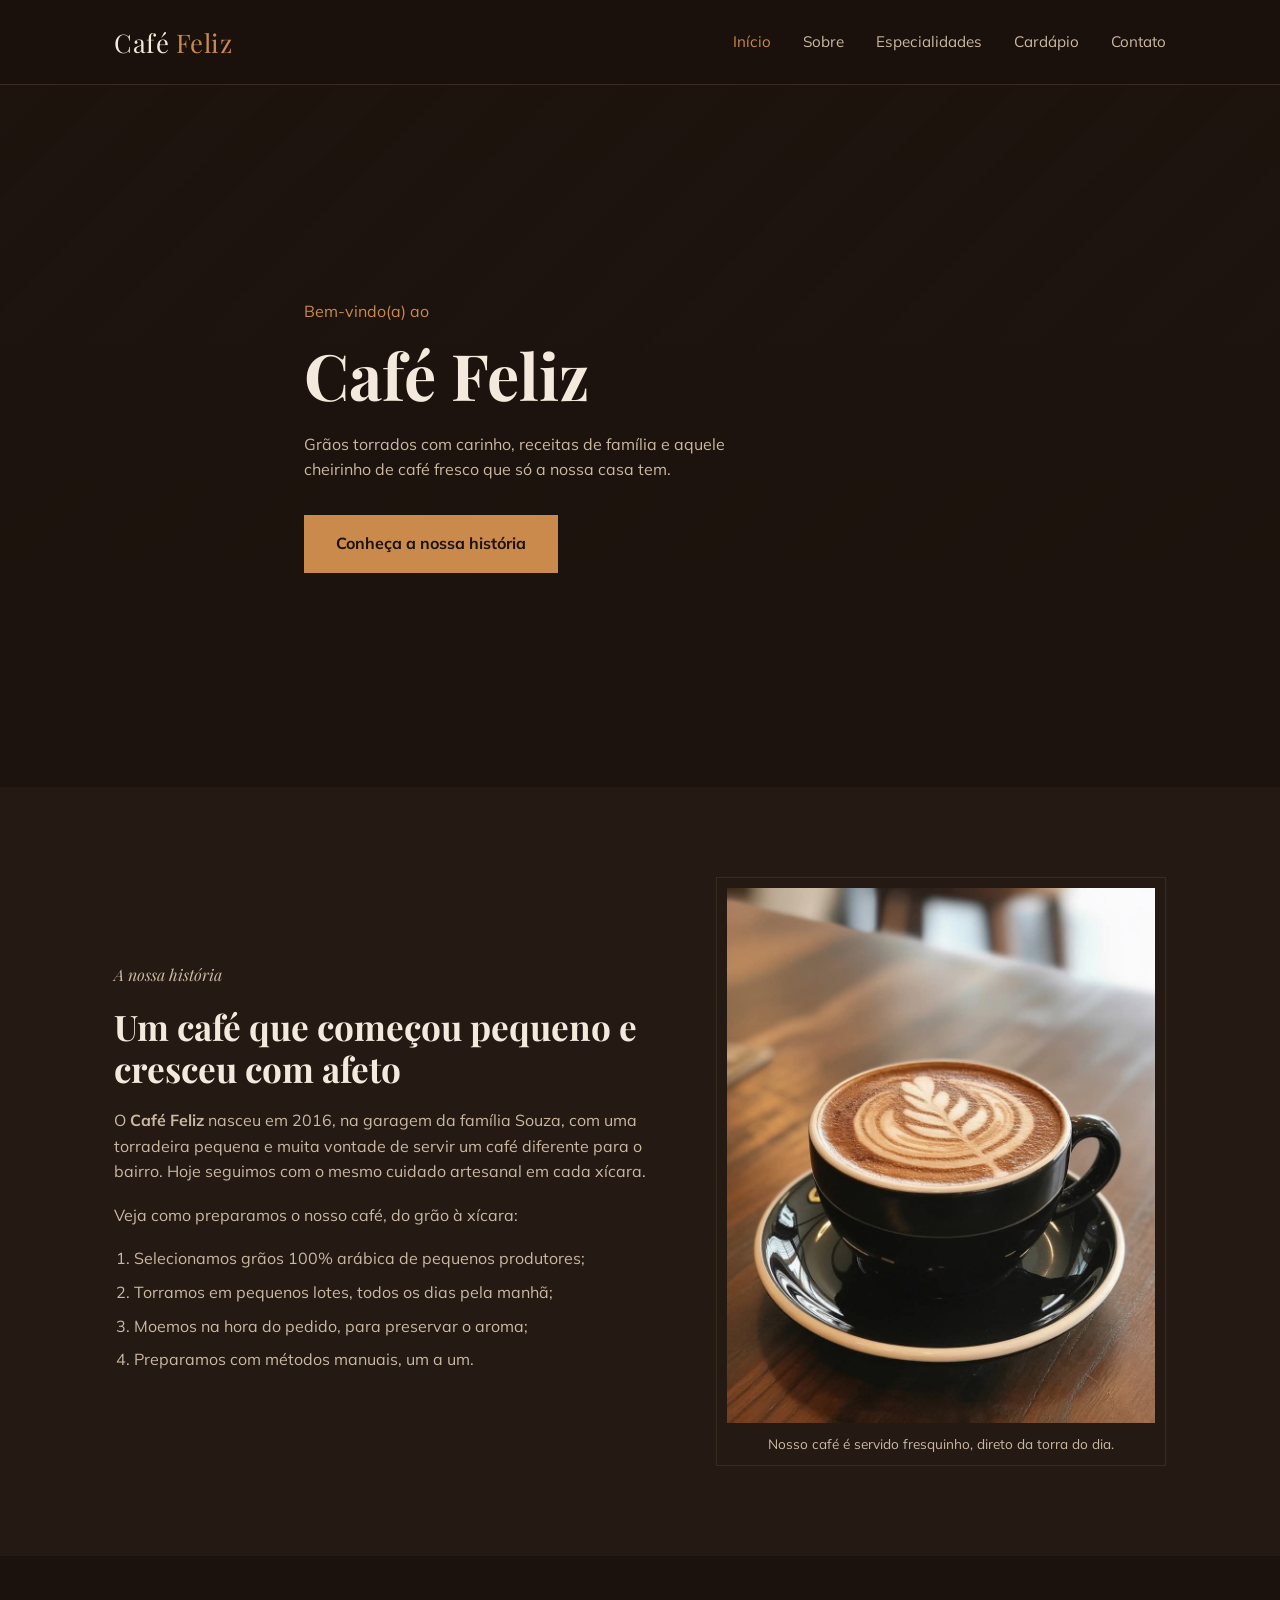
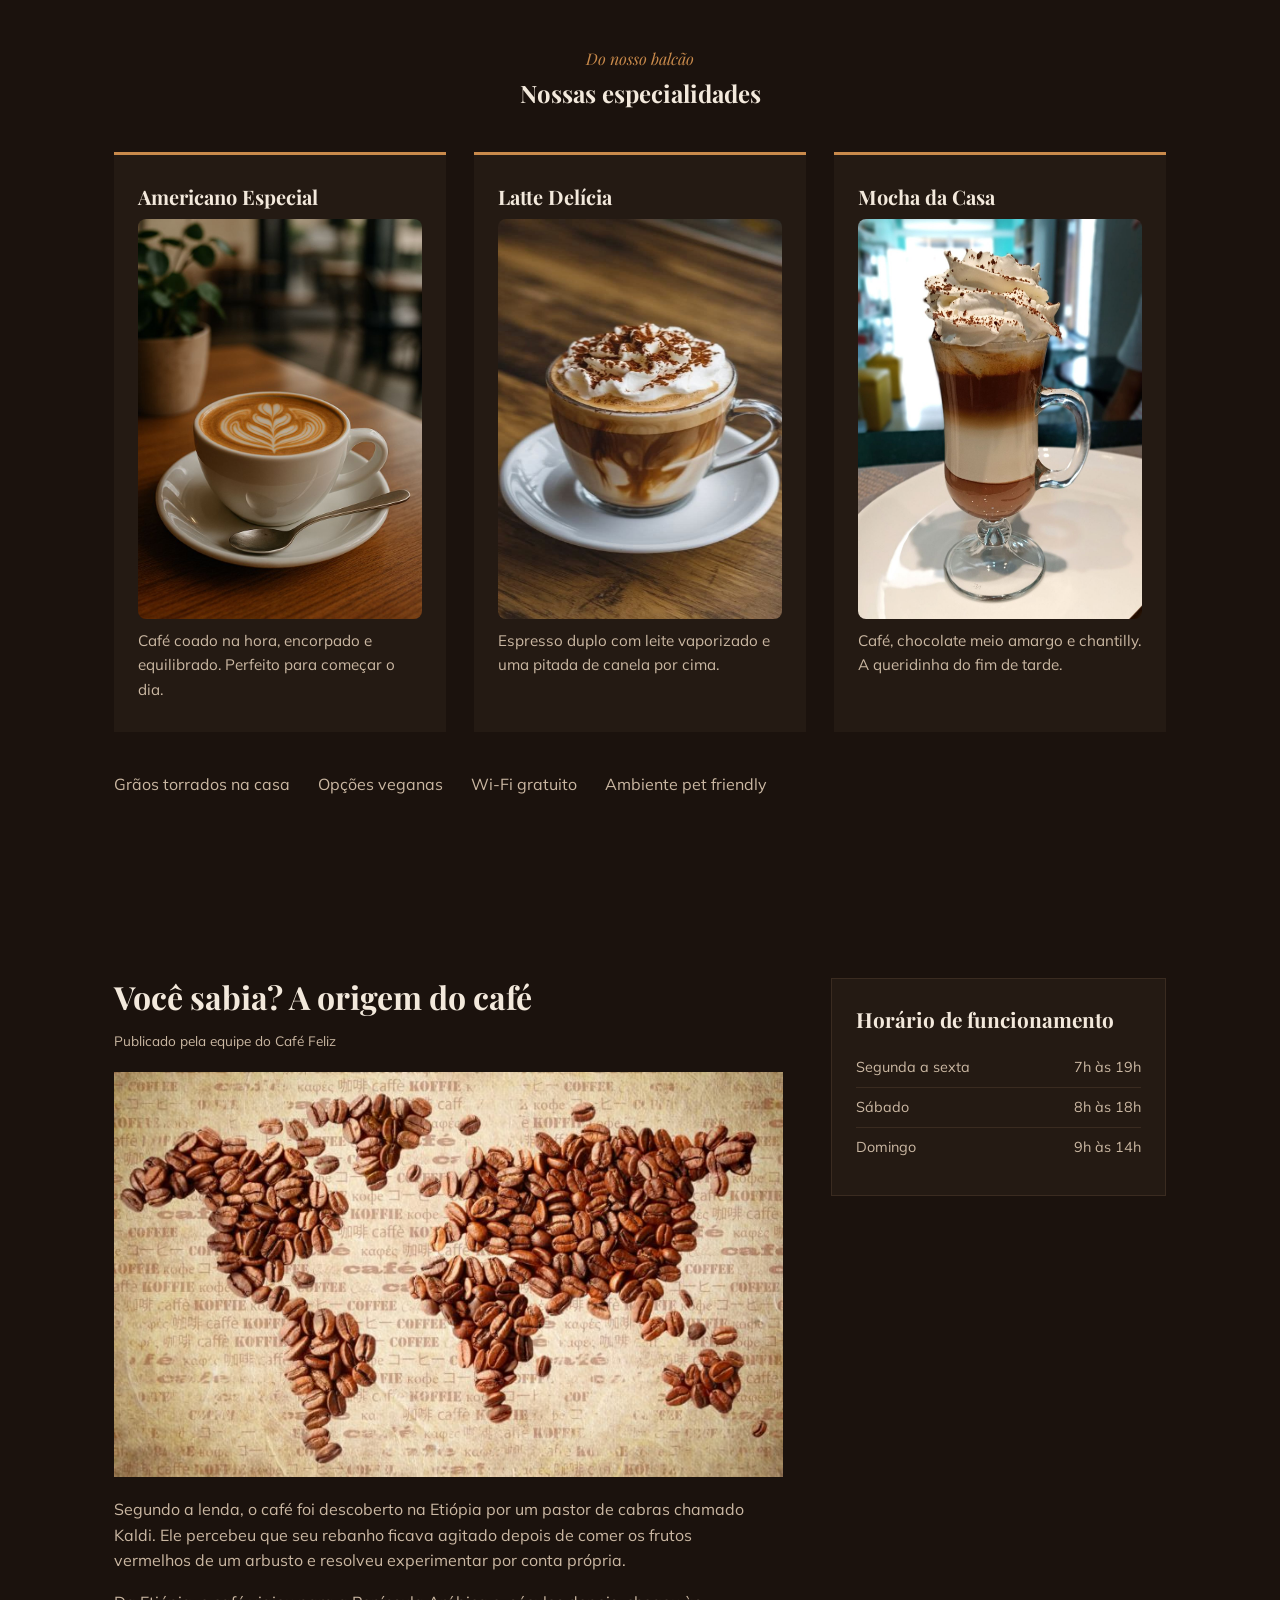
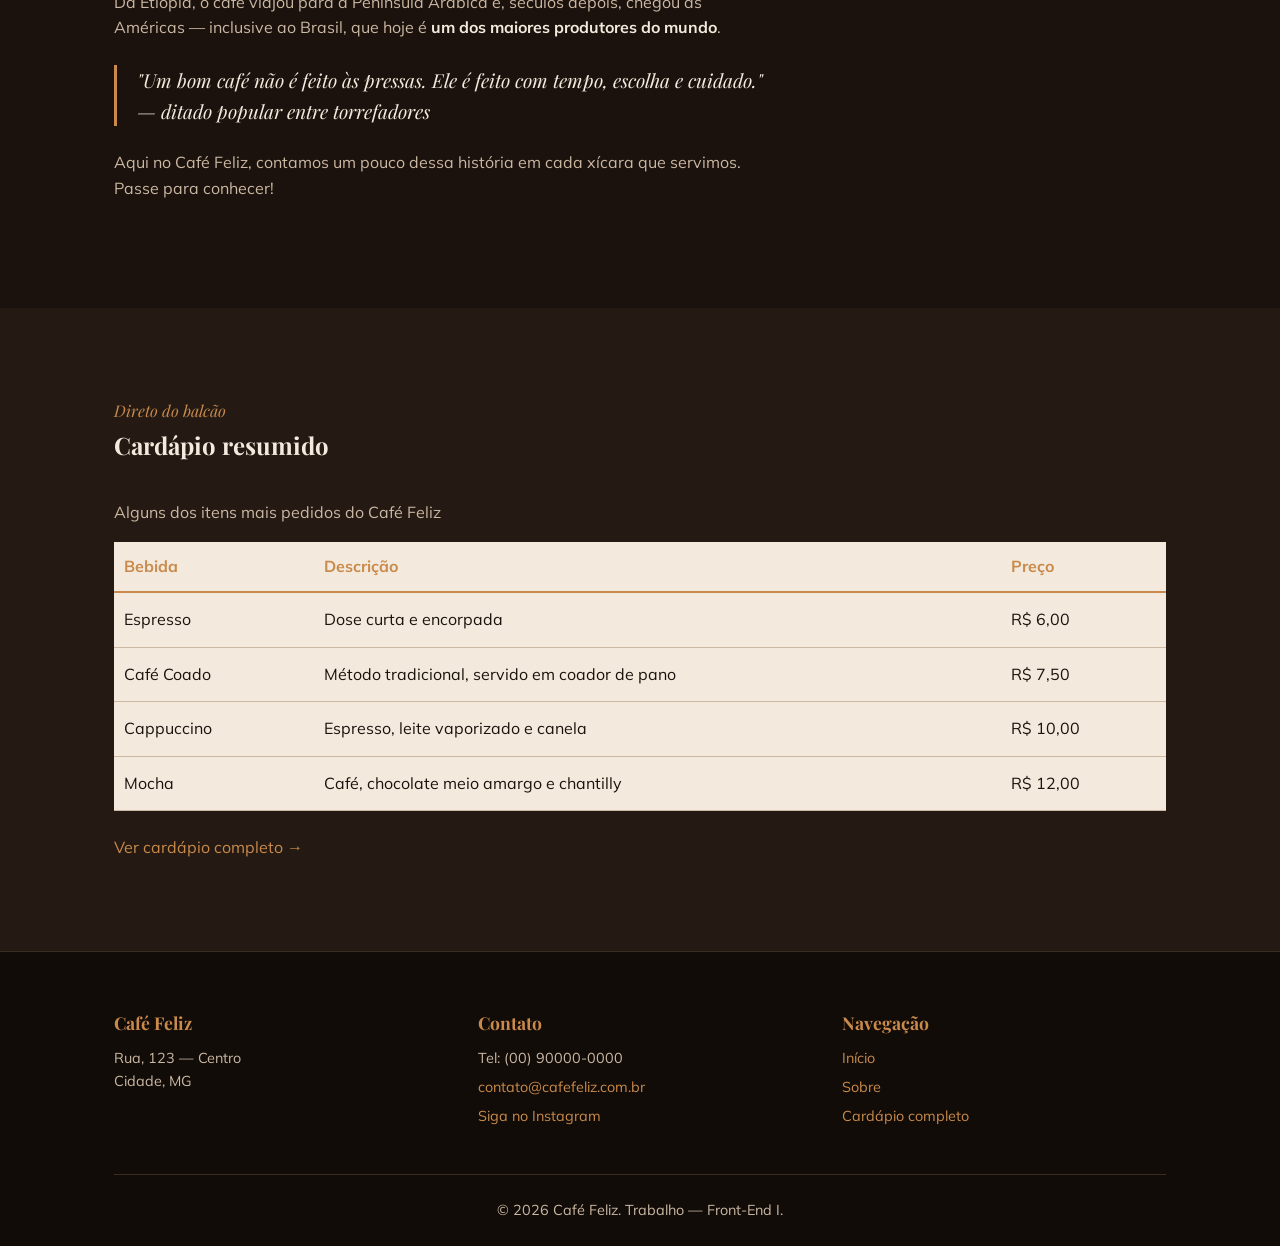
==== index.html @ 99b8b871 "commit v1" ====
<!DOCTYPE html>
<html lang="pt-BR">
<head>
  <meta charset="UTF-8">
  <meta name="viewport" content="width=device-width, initial-scale=1.0">
  <title>Café Feliz — Cafeteria artesanal</title>
  <meta name="description" content="Café Feliz: uma cafeteria de bairro com grãos torrados na casa, bebidas artesanais e um cantinho aconchegante.">
  <link rel="preconnect" href="https://fonts.googleapis.com">
  <link href="https://fonts.googleapis.com/css2?family=Playfair+Display:wght@600;700&family=Mulish:wght@400;600&display=swap" rel="stylesheet">
  <link rel="stylesheet" href="style.css">
</head>
<body>

 <!--cabeçalho -->
  <header id="cabecalho">
    <div class="container">
      <p class="logo">Café <span>Feliz</span></p>
      <nav id="menu-principal">
        <ul>
          <li><a href="#home" class="ativo">Início</a></li>
          <li><a href="#sobre">Sobre</a></li>
          <li><a href="#destaques">Especialidades</a></li>
          <li><a href="cardapio.html">Cardápio</a></li>  <!--navega para o cardapio que está dentro do projeto-->
          <li><a href="#contato">Contato</a></li>
        </ul>
      </nav>
    </div>
  </header>

  <main>

 <!--home, inicio-->
    <section id="home">
      <div class="container">
        <p class="bem-vindo">Bem-vindo(a) ao</p>
        <h1>Café Feliz</h1>
        <p class="descricao">Grãos torrados com carinho, receitas de família e aquele cheirinho de café fresco que só a nossa casa tem.</p>
        <a href="#sobre" class="botao">Conheça a nossa história</a> <!-- link âncora -->
      </div>
    </section>

    <!-- ===================== SOBRE ===================== -->
    <section id="sobre">
      <div class="container grade-sobre">
        <div>
          <p class="rotulo">A nossa história</p>
          <h2>Um café que começou pequeno e cresceu com afeto</h2>
          <p>O <strong>Café Feliz</strong> nasceu em 2016, na garagem da família Souza, com uma torradeira pequena e muita vontade de servir um café diferente para o bairro. Hoje seguimos com o mesmo cuidado artesanal em cada xícara.</p>
          <p>Veja como preparamos o nosso café, do grão à xícara:</p>
          <!-- lista ordenada -->
          <ol>
            <li>Selecionamos grãos 100% arábica de pequenos produtores;</li>
            <li>Torramos em pequenos lotes, todos os dias pela manhã;</li>
            <li>Moemos na hora do pedido, para preservar o aroma;</li>
            <li>Preparamos com métodos manuais, um a um.</li>
          </ol>
        </div>

        <!-- figura com legenda -->
        <figure>
          <img src="imagens/2f53139ff4cb36a33ff4a9582b5be6a9.jpg" alt="Ilustração de uma xícara de café fumegante sobre um pires">
          <figcaption>Nosso café é servido fresquinho, direto da torra do dia.</figcaption>
        </figure>
      </div>
    </section>

    <!-- ===================== ESPECIALIDADES / SEÇÃO 2 ===================== -->
    <section id="destaques">
      <div class="container">
        <p class="rotulo rotulo-centro">Do nosso balcão</p>
        <h2 class="titulo-centro">Nossas especialidades</h2>

        <div class="grade-destaques">
          <div class="cartao">
            <h3>Americano Especial</h3>
            <img src="imagens/img1.jpg" alt="café coado na hora, servido em xícara branca">
            <p>Café coado na hora, encorpado e equilibrado. Perfeito para começar o dia.</p>
          </div>
          <div class="cartao">
            <h3>Latte Delícia</h3>
            <img src="imagens/img2.jpg" alt="latte servido em copo de vidro transparente, com espuma cremosa e canela polvilhada por cima">
            <p>Espresso duplo com leite vaporizado e uma pitada de canela por cima.</p>
          </div>
          <div class="cartao">
            <h3>Mocha da Casa</h3>
            <img src="imagens/img3.jpg" alt="mocha servida em xícara, com camada de chantilly por cima">
            <p>Café, chocolate meio amargo e chantilly. A queridinha do fim de tarde.</p>
          </div>
        </div>

        <!-- lista não ordenada -->
        <ul class="lista-simples">
          <li>Grãos torrados na casa</li>
          <li>Opções veganas</li>
          <li>Wi-Fi gratuito</li>
          <li>Ambiente pet friendly</li>
        </ul>
      </div>
    </section>

    <!-- ===================== ARTIGO + ASIDE ===================== -->
    <section id="blog">
      <div class="container grade-artigo">

        <article>
          <h2>Você sabia? A origem do café</h2>
          <p class="meta">Publicado pela equipe do Café Feliz</p>

          <img class="imagem-artigo" src="imagens/shutterstock_95863327-e1460064424869-760x460.jpg" alt="Grãos de café espalhados sobre uma superfície escura">

          <p>Segundo a lenda, o café foi descoberto na Etiópia por um pastor de cabras chamado Kaldi. Ele percebeu que seu rebanho ficava agitado depois de comer os frutos vermelhos de um arbusto e resolveu experimentar por conta própria.</p>
          <p>Da Etiópia, o café viajou para a Península Arábica e, séculos depois, chegou às Américas — inclusive ao Brasil, que hoje é <strong>um dos maiores produtores do mundo</strong>.</p>

          <blockquote>"Um bom café não é feito às pressas. Ele é feito com tempo, escolha e cuidado." — ditado popular entre torrefadores</blockquote>

          <p>Aqui no Café Feliz, contamos um pouco dessa história em cada xícara que servimos.<br>
          Passe para conhecer!</p>
        </article>

        <!-- conteúdo relacionado -->
        <aside>
          <h2>Horário de funcionamento</h2>
          <ul>
            <li><span>Segunda a sexta</span> <span>7h às 19h</span></li>
            <li><span>Sábado</span> <span>8h às 18h</span></li>
            <li><span>Domingo</span> <span>9h às 14h</span></li>
          </ul>
        </aside>

      </div>
    </section>

    <!-- ===================== TABELA (cardápio resumido) ===================== -->
    <section id="cardapio-resumo">
      <div class="container">
        <p class="rotulo">Direto do balcão</p>
        <h2>Cardápio resumido</h2>

        <table>
          <caption>Alguns dos itens mais pedidos do Café Feliz</caption>
          <thead>
            <tr>
              <th scope="col">Bebida</th>
              <th scope="col">Descrição</th>
              <th scope="col">Preço</th>
            </tr>
          </thead>
          <tbody>
            <tr>
              <td>Espresso</td>
              <td>Dose curta e encorpada</td>
              <td>R$ 6,00</td>
            </tr>
            <tr>
              <td>Café Coado</td>
              <td>Método tradicional, servido em coador de pano</td>
              <td>R$ 7,50</td>
            </tr>
            <tr>
              <td>Cappuccino</td>
              <td>Espresso, leite vaporizado e canela</td>
              <td>R$ 10,00</td>
            </tr>
            <tr>
              <td>Mocha</td>
              <td>Café, chocolate meio amargo e chantilly</td>
              <td>R$ 12,00</td>
            </tr>
          </tbody>
        </table>

        <p class="link-cardapio"><a href="cardapio.html">Ver cardápio completo →</a></p>
      </div>
    </section>

  </main>

<!--rodapé-->
  <footer id="rodape">
    <div class="container">
      <div class="grade-rodape">
        <div>
          <h3>Café Feliz</h3>
          <p>Rua, 123 — Centro<br>Cidade, MG</p>
        </div>
        <div id="contato">
          <h3>Contato</h3>
          <ul>
            <li>Tel: (00) 90000-0000</li>
            <li><a href="mailto:contato@cafefeliz.com.br">contato@cafefeliz.com.br</a></li>
            <li><a href="https://www.instagram.com" target="_blank" rel="noopener">Siga no Instagram</a></li>
          </ul>
        </div>
        <div>
          <h3>Navegação</h3>
          <ul>
            <li><a href="#home">Início</a></li>
            <li><a href="#sobre">Sobre</a></li>
            <li><a href="cardapio.html">Cardápio completo</a></li>
          </ul>
        </div>
      </div>
      <p class="copyright">&copy; 2026 Café Feliz. Trabalho — Front-End I.</p>
    </div>
  </footer>

</body>
</html>
---- style.css ----
/*estilos para toda página, pra tirar as configurações padrão que vem no html */
* {
  box-sizing: border-box;
  margin: 0;
  padding: 0;
}

/*faz a rolagem suave ao navegar para as referencias #*/
html {
  scroll-behavior: smooth;
}

body {
  background-color: #1b120d;
  color: #f3e9dc;
  font-family: "Mulish", Arial, sans-serif;
  line-height: 1.6;
}

img {
  max-width: 100%;
  display: block;
}

a {
  color: #c98a4b;
  text-decoration: none;
}

h1, h2, h3 {
  font-family: "Playfair Display", Georgia, serif;
  font-weight: 700;
  color: #f3e9dc;
  line-height: 1.2;
}

/*estilos gerais*/
.container {
  width: 100%;
  max-width: 1100px;
  margin: 0 auto;
  padding: 0 24px;
}

section {
  padding: 90px 0;
}

/*cabeçalho*/
#cabecalho {
  position: sticky;
  top: 0;
  z-index: 10;
  background-color: rgba(27, 18, 13, 0.95);
  border-bottom: 1px solid #3a2b20;
}

#cabecalho .container {
  display: flex;
  align-items: center;
  justify-content: space-between;
  height: 84px;
}

.logo {
  font-family: "Playfair Display", Georgia, serif;
  font-size: 1.6rem;
  letter-spacing: 0.5px;
}

.logo span {
  color: #c98a4b;
}

#menu-principal ul {
  display: flex;
  gap: 32px;
  list-style: none;
}

#menu-principal a {
  color: #cbb8a3;
  font-size: 0.95rem;
}

#menu-principal a:hover,
#menu-principal a.ativo {
  color: #c98a4b;
}

/*home*/
#home {
  min-height: 78vh;
  display: flex;
  align-items: center;
  background: linear-gradient(180deg, rgba(27,18,13,0.75), rgba(27,18,13,0.95)),
              repeating-linear-gradient(135deg, #241a13 0 40px, #1f1610 40px 80px);
}

#home .container {
  max-width: 720px;
}

#home p.bem-vindo {
  color: #c98a4b;
  margin-bottom: 12px;
}

#home h1 {
  font-size: clamp(2.4rem, 5vw, 4rem);
  margin-bottom: 18px;
}

#home p.descricao {
  color: #cbb8a3;
  max-width: 480px;
  margin-bottom: 32px;
}

.botao {
  display: inline-block;
  background-color: #c98a4b;
  color: #1b120d;
  font-weight: 700;
  padding: 14px 30px;
  border: 2px solid #c98a4b;
}

.botao:hover {
  background-color: transparent;
  color: #c98a4b;
}

.botao-contorno {
  background-color: transparent;
  color: #c98a4b;
}

/*sobre*/
#sobre {
  background-color: #241a13;
}

.grade-sobre {
  display: grid;
  grid-template-columns: 1.1fr 0.9fr;
  gap: 56px;
  align-items: center;
}

.rotulo {
  color: #c98a4b;
  font-family: "Playfair Display", Georgia, serif;
  font-style: italic;
  margin-bottom: 8px;
}

.rotulo-centro,
.titulo-centro {
  text-align: center;
}

#sobre h2 {
  font-size: 2.2rem;
  margin-bottom: 18px;
}

#sobre p {
  color: #cbb8a3;
  margin-bottom: 18px;
}

#sobre ol {
  margin-left: 20px;
  color: #cbb8a3;
}

#sobre ol li {
  margin-bottom: 8px;
}

figure {
  border: 1px solid #3a2b20;
  padding: 10px;
  width: 450px;
}

figcaption {
  text-align: center;
  color: #cbb8a3;
  font-size: 0.85rem;
  padding-top: 10px;
}

/*destaques, especialidades*/
.grade-destaques {
  display: grid;
  grid-template-columns: repeat(3, 1fr);
  gap: 28px;
  margin-top: 44px;
}

.cartao img {
  width: 100%;
  height: 400px;
  border-radius: 8px;
}
.cartao {
  border-top: 3px solid #c98a4b;
  background-color: #241a13;
  padding: 30px 24px;
}

.cartao h3 {
  font-size: 1.25rem;
  margin-bottom: 10px;
}

.cartao p {
  color: #cbb8a3;
  font-size: 0.95rem;
  margin-top: 10px;
}

#destaques ul.lista-simples {
  list-style: none;
  margin-top: 40px;
  display: flex;
  flex-wrap: wrap;
  gap: 10px 28px;
  color: #cbb8a3;
}


/*artigo e aside*/
.grade-artigo {
  display: grid;
  grid-template-columns: 2fr 1fr;
  gap: 48px;
  align-items: start;
}

article h2 {
  font-size: 2rem;
  margin-bottom: 14px;
}

article .meta {
  color: #cbb8a3;
  font-size: 0.85rem;
  margin-bottom: 20px;
}

article p {
  color: #cbb8a3;
  margin-bottom: 16px;
  max-width: 65ch;
}

.imagem-artigo {
  margin-bottom: 20px;
}

article strong {
  color: #f3e9dc;
}

blockquote {
  border-left: 3px solid #c98a4b;
  padding-left: 20px;
  font-family: "Playfair Display", Georgia, serif;
  font-style: italic;
  font-size: 1.2rem;
  margin: 24px 0;
  color: #f3e9dc;
}

aside {
  background-color: #241a13;
  border: 1px solid #3a2b20;
  padding: 28px 24px;
}

aside h2 {
  font-size: 1.3rem;
  margin-bottom: 16px;
}

aside ul {
  list-style: none;
  color: #cbb8a3;
}

aside ul li {
  display: flex;
  justify-content: space-between;
  padding: 8px 0;
  border-bottom: 1px solid #3a2b20;
  font-size: 0.9rem;
}

aside ul li:last-child {
  border-bottom: none;
}

/*cardapio resumido*/
#cardapio-resumo {
  background-color: #241a13;
}

table {
  width: 100%;
  border-collapse: collapse;
  margin-top: 40px;
  background-color: #f3e9dc;
}

.descricao-cardapio {
  color: #cbb8a3;
  max-width: 60ch;
  margin-top: 14px;
}

.tabela-secundaria {
  margin-top: 56px;
}

.link-voltar {
  margin-top: 32px;
}

.link-cardapio {
  margin-top: 24px;
}

caption {
  text-align: left;
  color: #cbb8a3;
  margin-bottom: 16px;
}

thead th {
  text-align: left;
  color: #c98a4b;
  border-bottom: 2px solid #c98a4b;
  padding: 12px 10px;
}

tbody td {
  padding: 14px 10px;
  border-bottom: 1px solid #cbb8a3;
  color: #1b120d;
}

tbody tr:hover {
  background-color: rgba(201, 138, 75, 0.18);
}

/*rodapé*/
#rodape {
  background-color: #120c08;
  border-top: 1px solid #3a2b20;
  padding: 60px 0 24px;
}

.grade-rodape {
  display: grid;
  grid-template-columns: repeat(3, 1fr);
  gap: 40px;
  margin-bottom: 40px;
}

#rodape h3 {
  font-size: 1.1rem;
  margin-bottom: 14px;
  color: #c98a4b;
}

#rodape p, #rodape li {
  color: #cbb8a3;
  font-size: 0.9rem;
}

#rodape ul {
  list-style: none;
}

#rodape ul li {
  margin-bottom: 6px;
}

.copyright {
  text-align: center;
  color: #cbb8a3;
  font-size: 0.8rem;
  padding-top: 24px;
  border-top: 1px solid #3a2b20;
}

/* =======================================================
   RESPONSIVIDADE — media queries
   ======================================================= */
@media (max-width: 900px) {
  .grade-sobre,
  .grade-artigo {
    grid-template-columns: 1fr;
  }

  .grade-destaques {
    grid-template-columns: repeat(2, 1fr);
  }

  .grade-rodape {
    grid-template-columns: 1fr 1fr;
  }
}

@media (max-width: 600px) {
  #cabecalho .container {
    flex-direction: column;
    height: auto;
    padding: 16px 24px;
    gap: 12px;
  }

  #menu-principal ul {
    gap: 18px;
    flex-wrap: wrap;
    justify-content: center;
  }

  section {
    padding: 60px 0;
  }

  .grade-destaques {
    grid-template-columns: 1fr;
  }

  .grade-rodape {
    grid-template-columns: 1fr;
    text-align: center;
  }

  table {
    font-size: 0.85rem;
  }
}
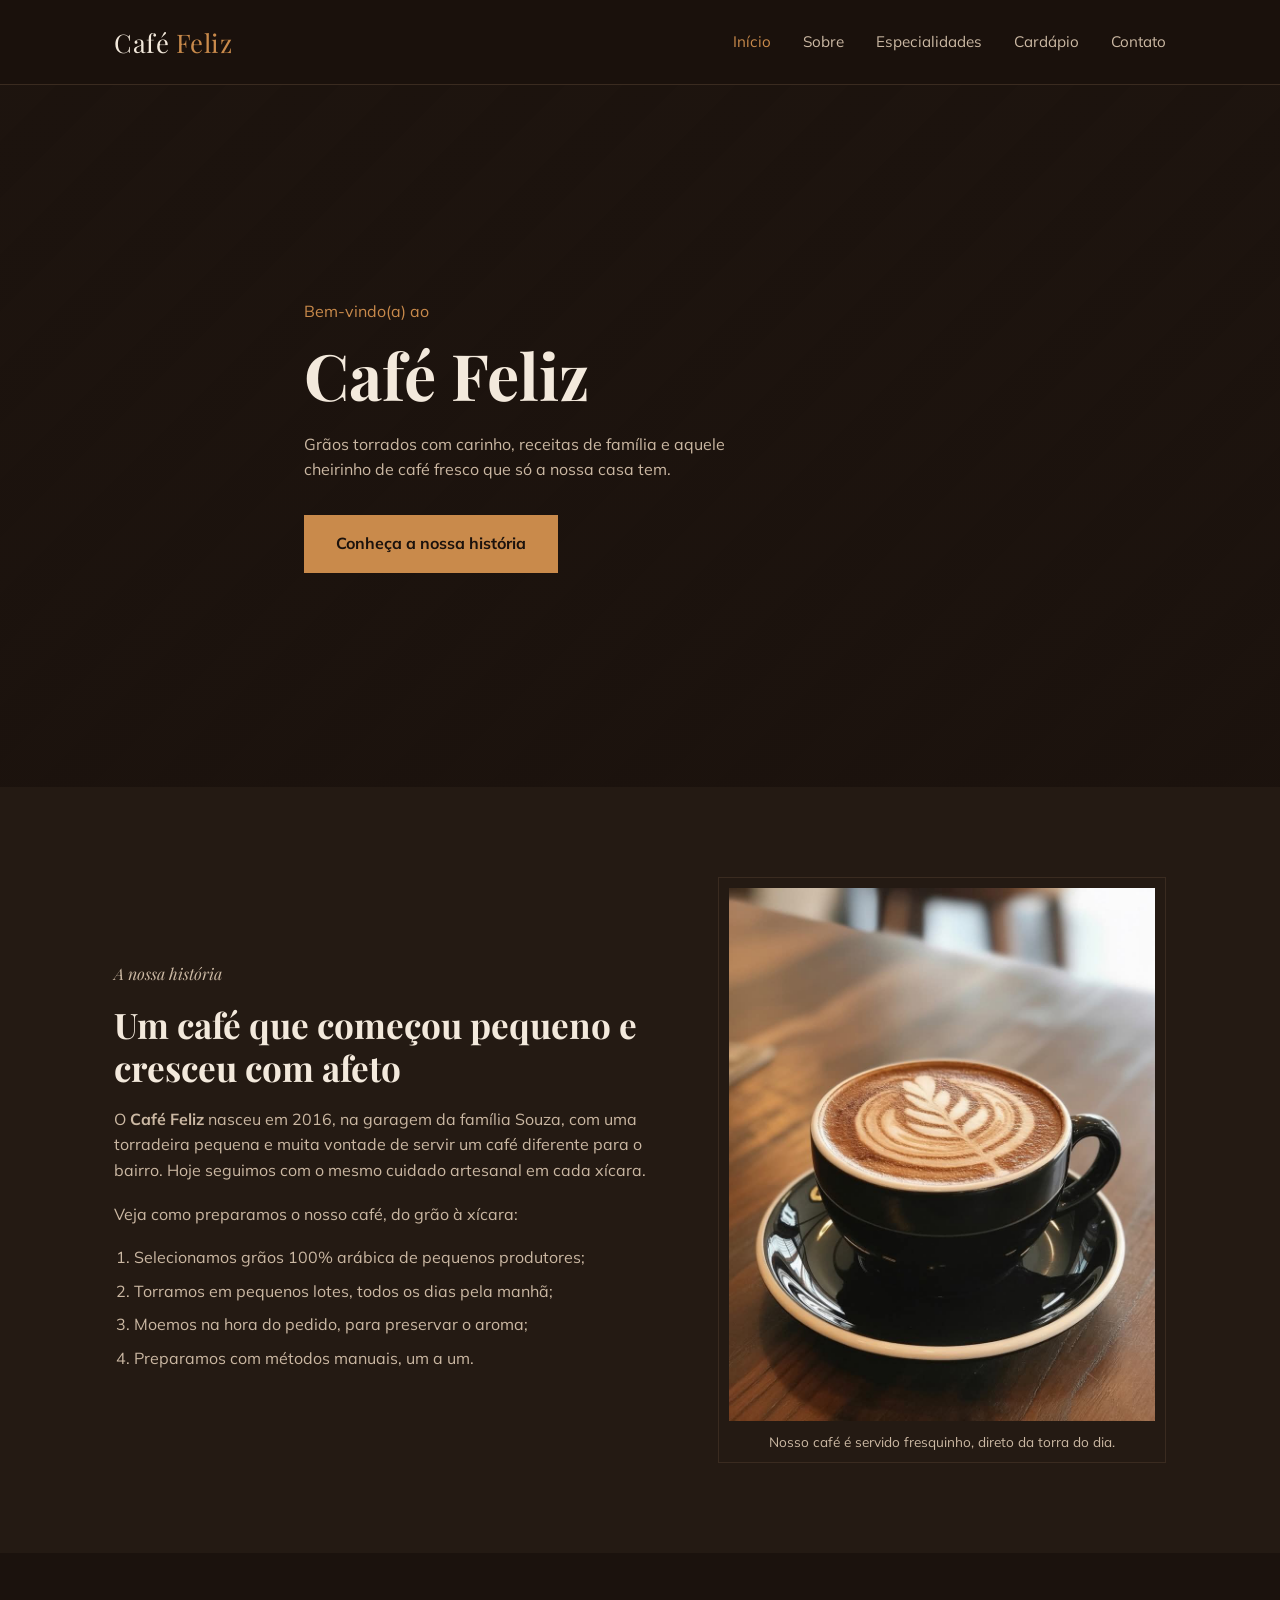
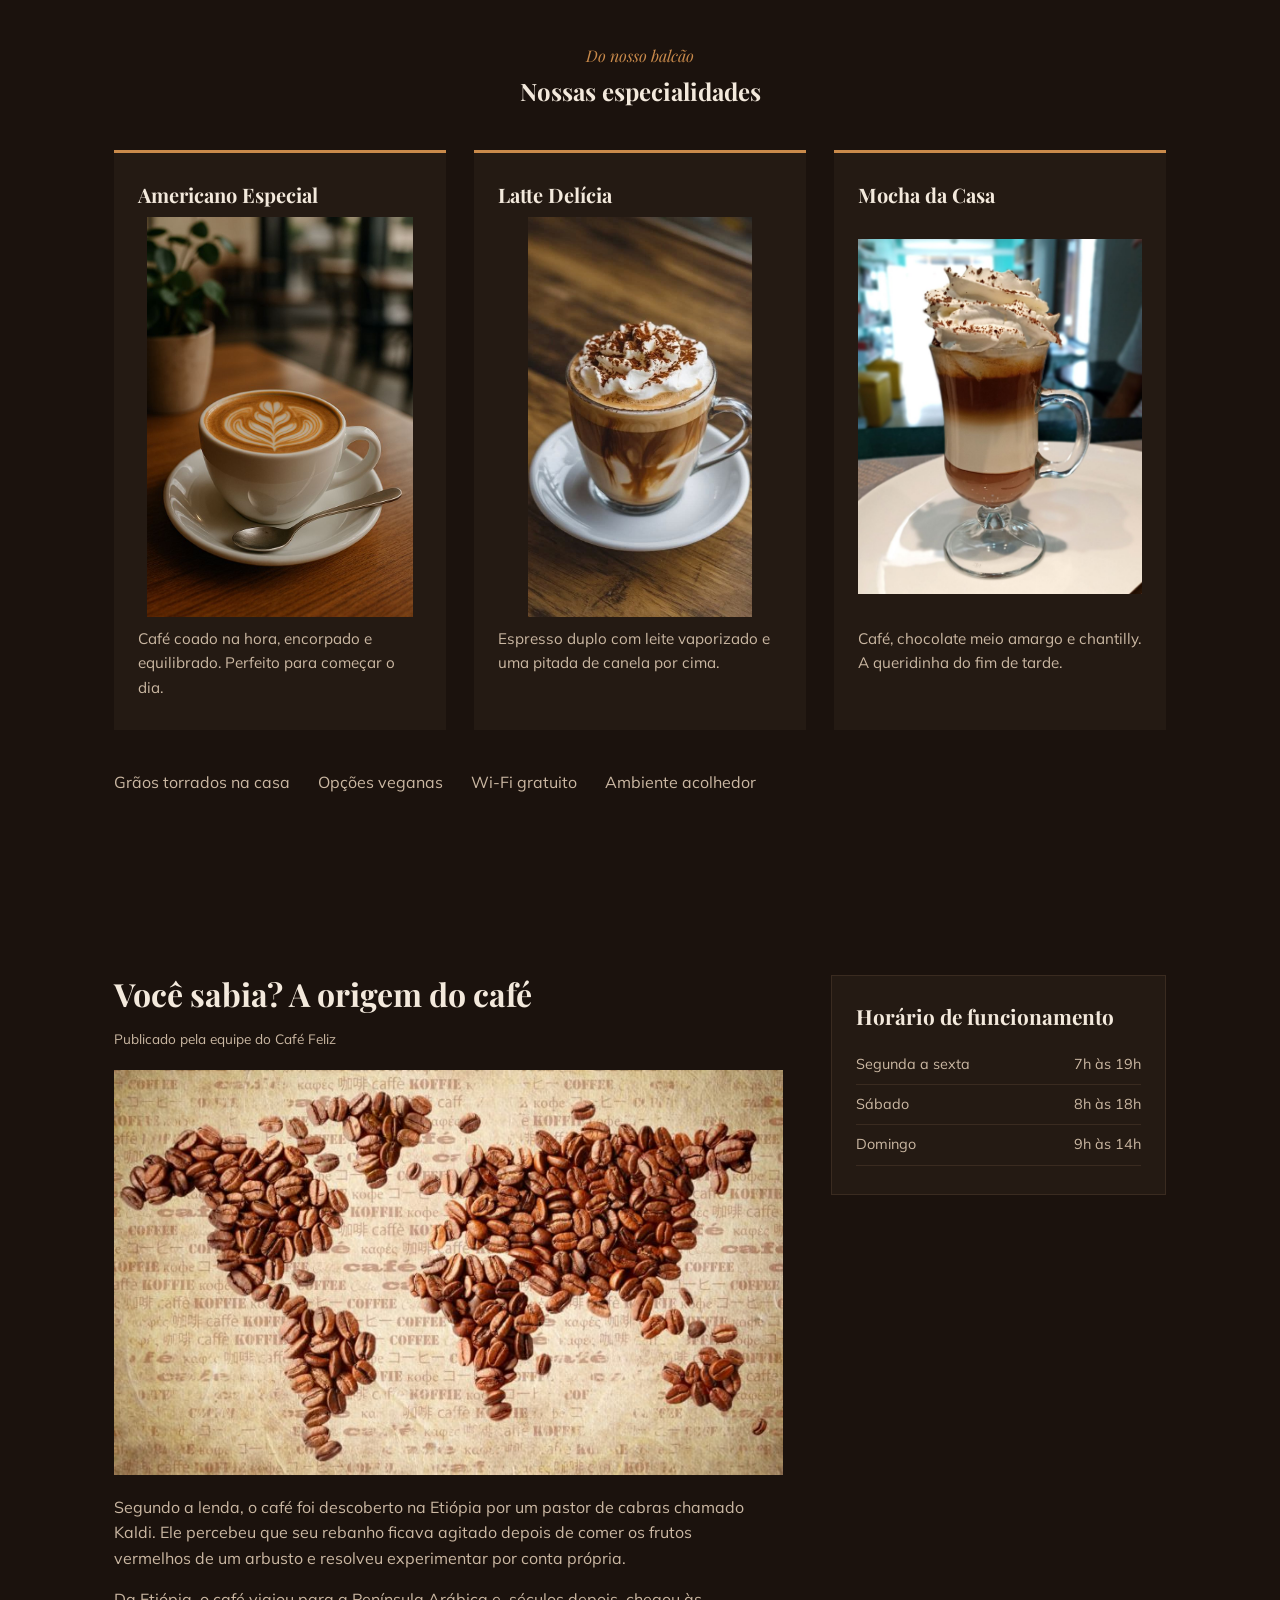
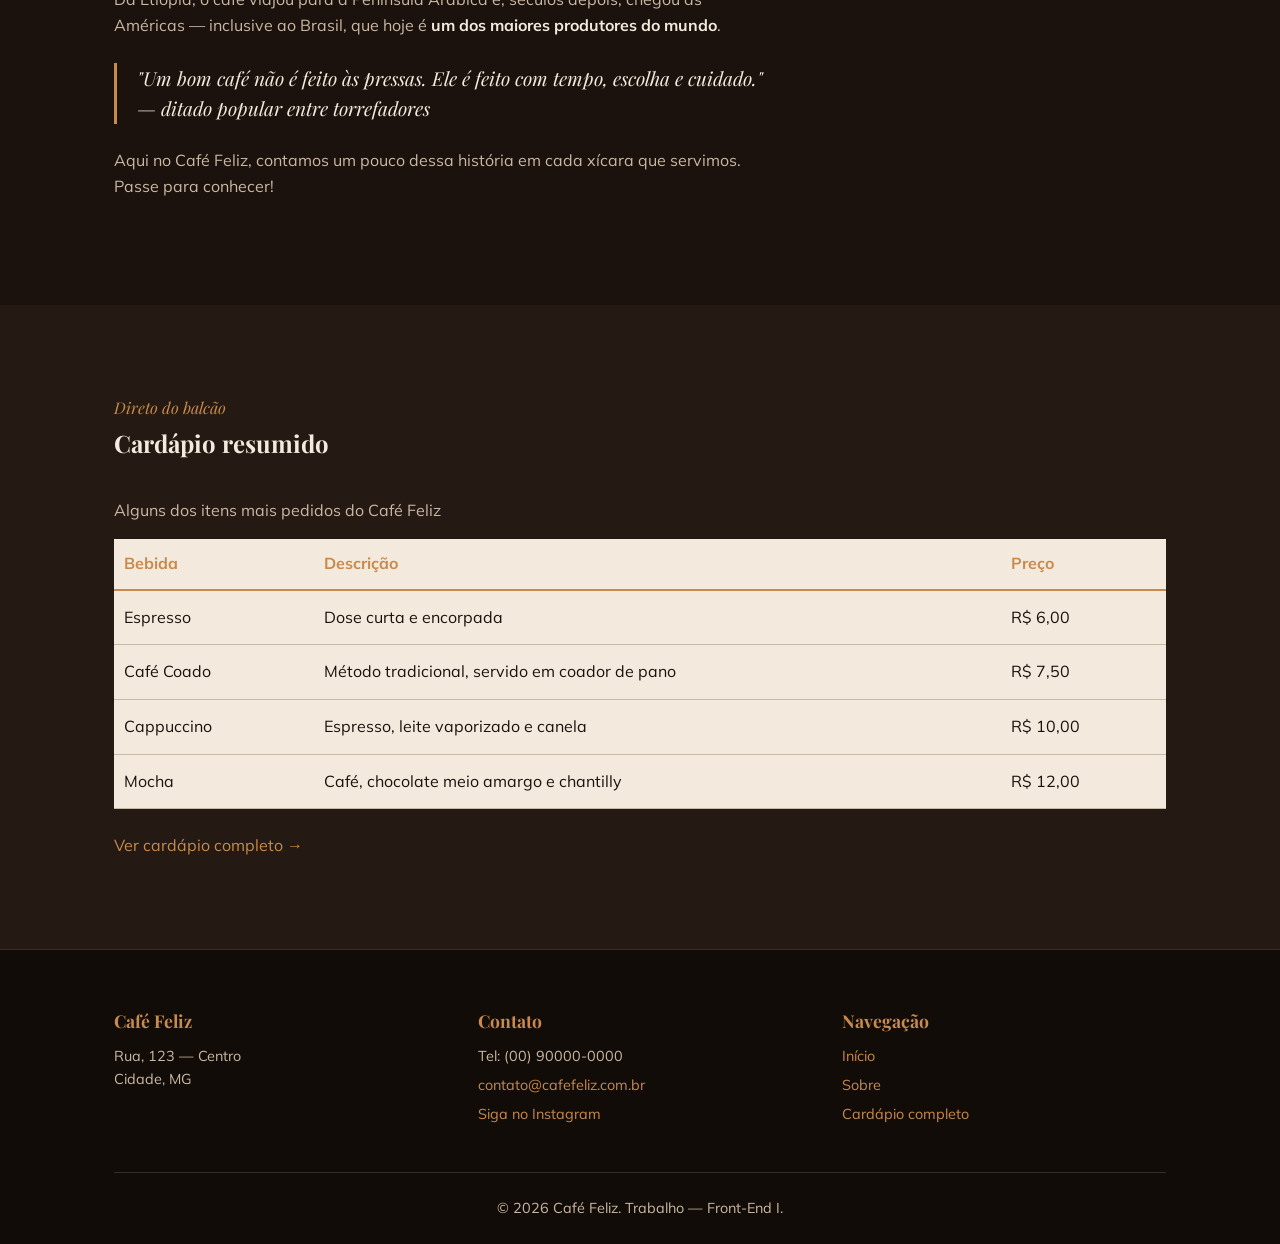
==== commit d3366fe4: "commit2" ====
--- a/index.html
+++ b/index.html
@@ -8,6 +8,7 @@
   <link rel="preconnect" href="https://fonts.googleapis.com">
   <link href="https://fonts.googleapis.com/css2?family=Playfair+Display:wght@600;700&family=Mulish:wght@400;600&display=swap" rel="stylesheet">
   <link rel="stylesheet" href="style.css">
+  <link rel="stylesheet" href="./responsividade.css">
 </head>
 <body>
 
@@ -35,11 +36,11 @@
         <p class="bem-vindo">Bem-vindo(a) ao</p>
         <h1>Café Feliz</h1>
         <p class="descricao">Grãos torrados com carinho, receitas de família e aquele cheirinho de café fresco que só a nossa casa tem.</p>
-        <a href="#sobre" class="botao">Conheça a nossa história</a> <!-- link âncora -->
-      </div>
-    </section>
-
-    <!-- ===================== SOBRE ===================== -->
+        <a href="#sobre" class="botao">Conheça a nossa história</a> 
+      </div>
+    </section>
+
+    <!--Sobre-->
     <section id="sobre">
       <div class="container grade-sobre">
         <div>
@@ -64,7 +65,7 @@
       </div>
     </section>
 
-    <!-- ===================== ESPECIALIDADES / SEÇÃO 2 ===================== -->
+    <!-- especialidades ,destaques -->
     <section id="destaques">
       <div class="container">
         <p class="rotulo rotulo-centro">Do nosso balcão</p>
@@ -93,12 +94,12 @@
           <li>Grãos torrados na casa</li>
           <li>Opções veganas</li>
           <li>Wi-Fi gratuito</li>
-          <li>Ambiente pet friendly</li>
+          <li>Ambiente acolhedor</li>
         </ul>
       </div>
     </section>
 
-    <!-- ===================== ARTIGO + ASIDE ===================== -->
+    <!-- artigo, aside -->
     <section id="blog">
       <div class="container grade-artigo">
 
@@ -117,7 +118,7 @@
           Passe para conhecer!</p>
         </article>
 
-        <!-- conteúdo relacionado -->
+      <!--Horario de funcionamento -->
         <aside>
           <h2>Horário de funcionamento</h2>
           <ul>
@@ -130,12 +131,13 @@
       </div>
     </section>
 
-    <!-- ===================== TABELA (cardápio resumido) ===================== -->
+    <!-- cardapio resumido -->
     <section id="cardapio-resumo">
       <div class="container">
         <p class="rotulo">Direto do balcão</p>
         <h2>Cardápio resumido</h2>
 
+      <div class="tabela-cardapio">
         <table>
           <caption>Alguns dos itens mais pedidos do Café Feliz</caption>
           <thead>
@@ -168,6 +170,7 @@
             </tr>
           </tbody>
         </table>
+      </div>
 
         <p class="link-cardapio"><a href="cardapio.html">Ver cardápio completo →</a></p>
       </div>
--- a/style.css
+++ b/style.css
@@ -6,9 +6,8 @@
   padding: 0;
 }
 
-/*faz a rolagem suave ao navegar para as referencias #*/
 html {
-  scroll-behavior: smooth;
+  scroll-behavior: smooth; /*faz a rolagem suave ao navegar para as referencias #*/
 }
 
 body {
@@ -32,7 +31,7 @@
   font-family: "Playfair Display", Georgia, serif;
   font-weight: 700;
   color: #f3e9dc;
-  line-height: 1.2;
+  line-height: 1.2; /*serve para dar espaços entre as linhas dos textos*/
 }
 
 /*estilos gerais*/
@@ -51,7 +50,7 @@
 #cabecalho {
   position: sticky;
   top: 0;
-  z-index: 10;
+  z-index: 10; /*é um valor de prioridade do cabeçalho, serve para que ele fique acima dos outros elementos ao rolar a página*/
   background-color: rgba(27, 18, 13, 0.95);
   border-bottom: 1px solid #3a2b20;
 }
@@ -183,7 +182,8 @@
 figure {
   border: 1px solid #3a2b20;
   padding: 10px;
-  width: 450px;
+  max-width: 450px;
+  width: 100%;
 }
 
 figcaption {
@@ -205,7 +205,9 @@
   width: 100%;
   height: 400px;
   border-radius: 8px;
-}
+  object-fit: contain; /*contain define que a imagem se ajuste ao contêiner sem distorcer, pois na responsividade ela estava ficando cortada*/
+}
+
 .cartao {
   border-top: 3px solid #c98a4b;
   background-color: #241a13;
@@ -227,7 +229,7 @@
   list-style: none;
   margin-top: 40px;
   display: flex;
-  flex-wrap: wrap;
+  flex-wrap: wrap; /*flex-wrap: wrap; permite que os itens da lista quebrem para a próxima linha se não couberem na largura disponível*/
   gap: 10px 28px;
   color: #cbb8a3;
 }
@@ -294,16 +296,12 @@
 
 aside ul li {
   display: flex;
-  justify-content: space-between;
+  justify-content: space-between; /*serve para alinhar os itens da lista distribuindo o espaço para eles igualmente, nesse caso ele dividiu n meio dando espaço para os dias ficarem a esquerda e os horarios a direita*/
   padding: 8px 0;
   border-bottom: 1px solid #3a2b20;
   font-size: 0.9rem;
 }
 
-aside ul li:last-child {
-  border-bottom: none;
-}
-
 /*cardapio resumido*/
 #cardapio-resumo {
   background-color: #241a13;
@@ -311,7 +309,7 @@
 
 table {
   width: 100%;
-  border-collapse: collapse;
+  border-collapse: collapse; /*border-collapse: collapse; serve para remover o espaçamento entre as bordas das células da tabela, deixando a tabela mais compacta e visualmente mais limpa*/
   margin-top: 40px;
   background-color: #f3e9dc;
 }
@@ -366,7 +364,7 @@
 
 .grade-rodape {
   display: grid;
-  grid-template-columns: repeat(3, 1fr);
+  grid-template-columns: repeat(3, 1fr); /*serve para criar três colunas de largura igual*/
   gap: 40px;
   margin-bottom: 40px;
 }
@@ -396,54 +394,4 @@
   font-size: 0.8rem;
   padding-top: 24px;
   border-top: 1px solid #3a2b20;
-}
-
-/* =======================================================
-   RESPONSIVIDADE — media queries
-   ======================================================= */
-@media (max-width: 900px) {
-  .grade-sobre,
-  .grade-artigo {
-    grid-template-columns: 1fr;
-  }
-
-  .grade-destaques {
-    grid-template-columns: repeat(2, 1fr);
-  }
-
-  .grade-rodape {
-    grid-template-columns: 1fr 1fr;
-  }
-}
-
-@media (max-width: 600px) {
-  #cabecalho .container {
-    flex-direction: column;
-    height: auto;
-    padding: 16px 24px;
-    gap: 12px;
-  }
-
-  #menu-principal ul {
-    gap: 18px;
-    flex-wrap: wrap;
-    justify-content: center;
-  }
-
-  section {
-    padding: 60px 0;
-  }
-
-  .grade-destaques {
-    grid-template-columns: 1fr;
-  }
-
-  .grade-rodape {
-    grid-template-columns: 1fr;
-    text-align: center;
-  }
-
-  table {
-    font-size: 0.85rem;
-  }
-}
+}
--- a/responsividade.css
+++ b/responsividade.css
@@ -0,0 +1,86 @@
+/* ===== Telas até 900px (tablets) ===== */
+@media (max-width: 900px) {
+  .grade-sobre,
+  .grade-artigo {
+    grid-template-columns: 1fr;
+  }
+
+  .grade-destaques {
+    grid-template-columns: repeat(2, 1fr);
+  }
+
+  .grade-rodape {
+    grid-template-columns: 1fr 1fr;
+  }
+
+  .cartao img {
+    height: 260px;
+  }
+}
+
+/* ===== Telas até 600px (celulares) ===== */
+@media (max-width: 600px) {
+  #cabecalho .container {
+    flex-direction: column;
+    height: auto;
+    padding: 16px 24px;
+    gap: 12px;
+  }
+
+  #menu-principal ul {
+    gap: 14px;
+    flex-wrap: wrap;
+    justify-content: center;
+  }
+
+  section {
+    padding: 60px 0;
+  }
+
+  .grade-destaques {
+    grid-template-columns: 1fr;
+  }
+
+  .cartao img {
+    height: 220px;
+  }
+
+  .grade-rodape {
+    grid-template-columns: 1fr;
+    text-align: center;
+  }
+
+  blockquote {
+    font-size: 1.05rem;
+    padding-left: 14px;
+  }
+
+  .tabela-cardapio {
+    overflow-x: auto;
+  }
+
+  table {
+    font-size: 0.85rem;
+    min-width: 480px; /* a tabela não é espremida — quem rola é o wrapper */
+  }
+}
+
+/* ===== Telas muito pequenas ===== */
+@media (max-width: 380px) {
+  .container {
+    padding: 0 16px;
+  }
+
+  #home h1 {
+    font-size: 2rem;
+  }
+
+  .botao {
+    padding: 12px 22px;
+    font-size: 0.9rem;
+  }
+
+  .logo {
+    font-size: 1.35rem;
+  }
+}
